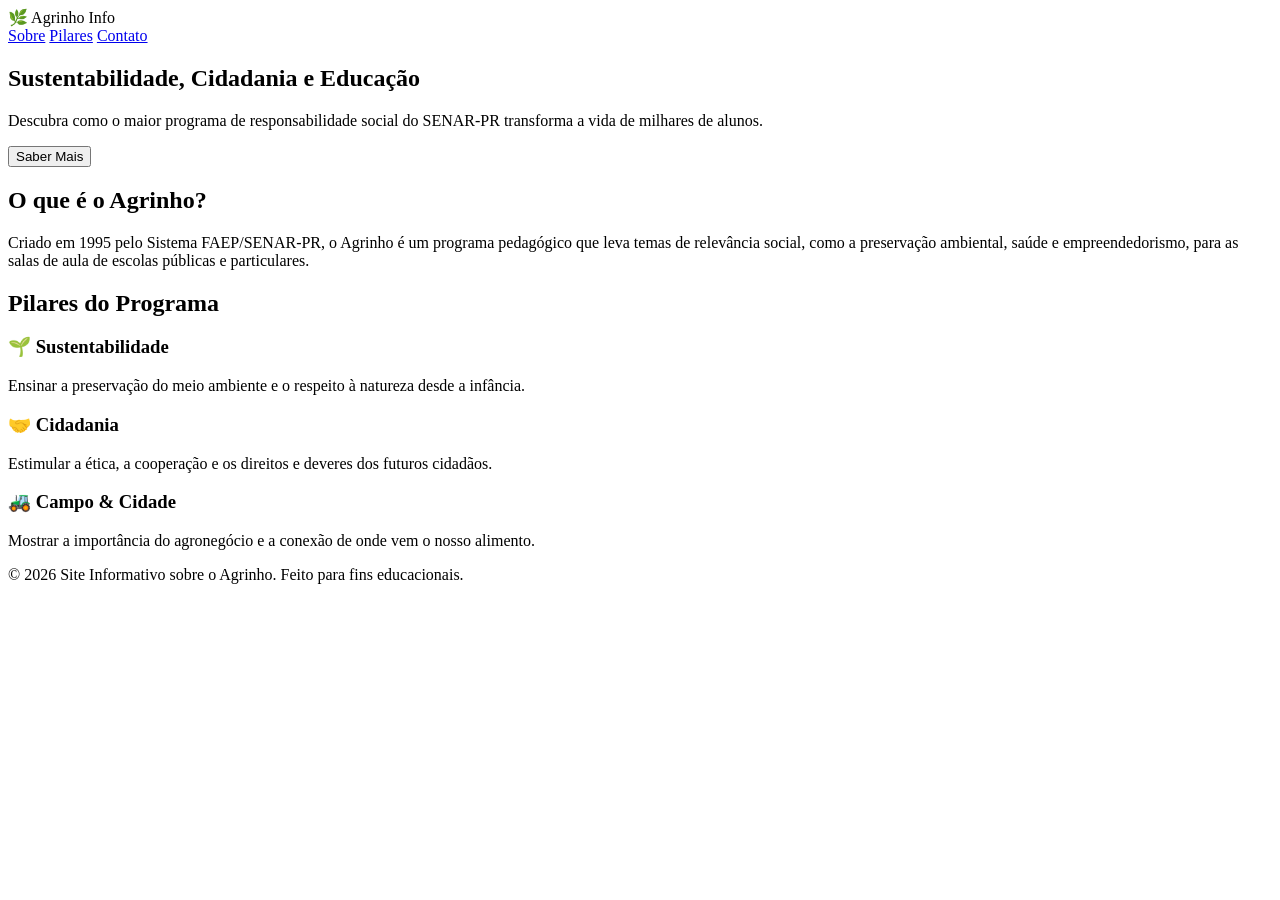
==== index.html @ 42f1fb0c "Create index.html" ====
<!DOCTYPE html>
<html lang="pt-BR">
<head>
    <meta charset="UTF-8">
    <meta name="viewport" content="width=device-width, initial-scale=1.0">
    <title>Projeto Agrinho - Conectando Campo e Cidade</title>
    <link rel="stylesheet" href="style.css">
</head>
<body>

    <header>
        <div class="container">
            <div class="logo">🌿 Agrinho Info</div>
            <nav>
                <a href="#sobre">Sobre</a>
                <a href="#pilares">Pilares</a>
                <a href="#contato">Contato</a>
            </nav>
        </div>
    </header>

    <section class="hero">
        <div class="container">
            <h1>Sustentabilidade, Cidadania e Educação</h1>
            <p>Descubra como o maior programa de responsabilidade social do SENAR-PR transforma a vida de milhares de alunos.</p>
            <button id="btnSaberMais" class="btn-principal">Saber Mais</button>
        </div>
    </section>

    <section id="sobre" class="conteudo-secao">
        <div class="container">
            <h2>O que é o Agrinho?</h2>
            <p>Criado em 1995 pelo Sistema FAEP/SENAR-PR, o Agrinho é um programa pedagógico que leva temas de relevância social, como a preservação ambiental, saúde e empreendedorismo, para as salas de aula de escolas públicas e particulares.</p>
        </div>
    </section>

    <section id="pilares" class="conteudo-secao bg-claro">
        <div class="container">
            <h2>Pilares do Programa</h2>
            <div class="cards-grid">
                <div class="card">
                    <h3>🌱 Sustentabilidade</h3>
                    <p>Ensinar a preservação do meio ambiente e o respeito à natureza desde a infância.</p>
                </div>
                <div class="card">
                    <h3>🤝 Cidadania</h3>
                    <p>Estimular a ética, a cooperação e os direitos e deveres dos futuros cidadãos.</p>
                </div>
                <div class="card">
                    <h3>🚜 Campo & Cidade</h3>
                    <p>Mostrar a importância do agronegócio e a conexão de onde vem o nosso alimento.</p>
                </div>
            </div>
        </div>
    </section>

    <footer>
        <p>&copy; 2026 Site Informativo sobre o Agrinho. Feito para fins educacionais.</p>
    </footer>

    <script src="script.js"></script>
</body>
</html>
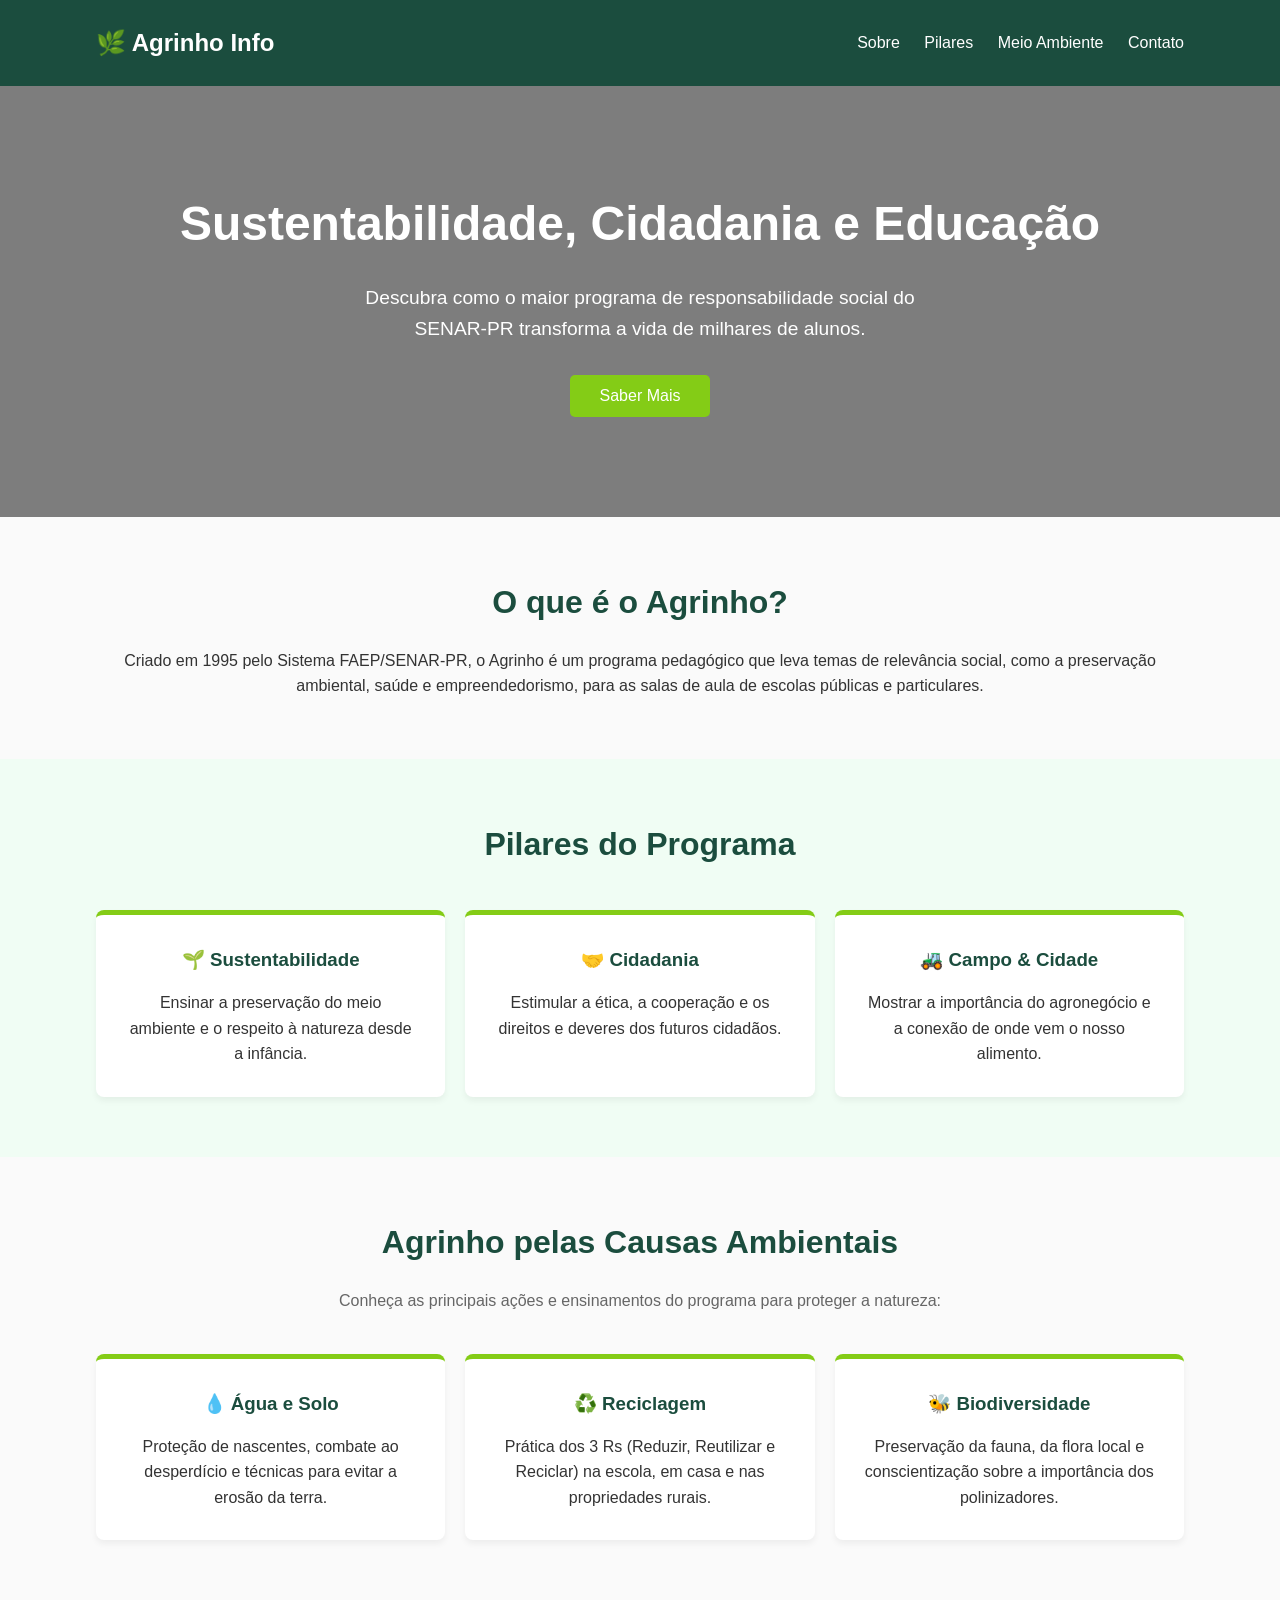
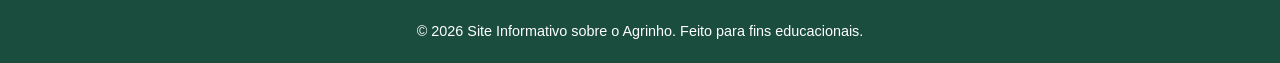
==== commit 3fadf1c8: "Update index.html" ====
--- a/index.html
+++ b/index.html
@@ -14,6 +14,7 @@
             <nav>
                 <a href="#sobre">Sobre</a>
                 <a href="#pilares">Pilares</a>
+                <a href="#meio-ambiente">Meio Ambiente</a> 
                 <a href="#contato">Contato</a>
             </nav>
         </div>
@@ -54,6 +55,28 @@
         </div>
     </section>
 
+    <section id="meio-ambiente" class="conteudo-secao">
+        <div class="container">
+            <h2>Agrinho pelas Causas Ambientais</h2>
+            <p style="margin-bottom: 30px; color: #666;">Conheça as principais ações e ensinamentos do programa para proteger a natureza:</p>
+            
+            <div class="cards-grid">
+                <div class="card">
+                    <h3>💧 Água e Solo</h3>
+                    <p>Proteção de nascentes, combate ao desperdício e técnicas para evitar a erosão da terra.</p>
+                </div>
+                <div class="card">
+                    <h3>♻️ Reciclagem</h3>
+                    <p>Prática dos 3 Rs (Reduzir, Reutilizar e Reciclar) na escola, em casa e nas propriedades rurais.</p>
+                </div>
+                <div class="card">
+                    <h3>🐝 Biodiversidade</h3>
+                    <p>Preservação da fauna, da flora local e conscientização sobre a importância dos polinizadores.</p>
+                </div>
+            </div>
+        </div>
+    </section>
+
     <footer>
         <p>&copy; 2026 Site Informativo sobre o Agrinho. Feito para fins educacionais.</p>
     </footer>
--- a/style.css
+++ b/style.css
@@ -0,0 +1,133 @@
+/* Configurações Gerais */
+* {
+    margin: 0;
+    padding: 0;
+    box-sizing: border-box;
+    font-family: 'Segoe UI', Tahoma, Geneva, Verdana, sans-serif;
+}
+
+body {
+    color: #333;
+    line-height: 1.6;
+    background-color: #fafafa;
+}
+
+.container {
+    width: 85%;
+    max-width: 1200px;
+    margin: 0 auto;
+}
+
+/* Cabeçalho */
+header {
+    background-color: #1b4d3e; /* Verde escuro */
+    color: #fff;
+    padding: 1.5rem 0;
+    position: sticky;
+    top: 0;
+    z-index: 100;
+}
+
+header .container {
+    display: flex;
+    justify-content: space-between;
+    align-items: center;
+}
+
+.logo {
+    font-size: 1.5rem;
+    font-weight: bold;
+}
+
+nav a {
+    color: #fff;
+    text-decoration: none;
+    margin-left: 20px;
+    transition: color 0.3s;
+}
+
+nav a:hover {
+    color: #a3e635; /* Verde claro */
+}
+
+/* Seção Hero (Destaque) */
+.hero {
+    background: linear-gradient(rgba(0,0,0,0.5), rgba(0,0,0,0.5)), url('https://images.unsplash.com/photo-1500937386664-56d1dfef3854?auto=format&fit=crop&w=1200&q=80') no-repeat center center/cover;
+    color: #fff;
+    text-align: center;
+    padding: 100px 0;
+}
+
+.hero h1 {
+    font-size: 3rem;
+    margin-bottom: 20px;
+}
+
+.hero p {
+    font-size: 1.2rem;
+    margin-bottom: 30px;
+    max-width: 600px;
+    margin-left: auto;
+    margin-right: auto;
+}
+
+.btn-principal {
+    background-color: #84cc16;
+    color: white;
+    border: none;
+    padding: 12px 30px;
+    font-size: 1rem;
+    border-radius: 5px;
+    cursor: pointer;
+    transition: background 0.3s;
+}
+
+.btn-principal:hover {
+    background-color: #65a30d;
+}
+
+/* Seções de Conteúdo */
+.conteudo-secao {
+    padding: 60px 0;
+    text-align: center;
+}
+
+.conteudo-secao h2 {
+    font-size: 2rem;
+    color: #1b4d3e;
+    margin-bottom: 20px;
+}
+
+.bg-claro {
+    background-color: #f0fdf4; /* Fundo esverdeado bem leve */
+}
+
+/* Cards (Grid) */
+.cards-grid {
+    display: grid;
+    grid-template-columns: repeat(auto-fit, minmax(280px, 1fr));
+    gap: 20px;
+    margin-top: 40px;
+}
+
+.card {
+    background-color: #fff;
+    padding: 30px;
+    border-radius: 8px;
+    box-shadow: 0 4px 6px rgba(0,0,0,0.05);
+    border-top: 5px solid #84cc16;
+}
+
+.card h3 {
+    margin-bottom: 15px;
+    color: #1b4d3e;
+}
+
+/* Rodapé */
+footer {
+    background-color: #1b4d3e;
+    color: #fff;
+    text-align: center;
+    padding: 20px 0;
+    font-size: 0.9rem;
+}
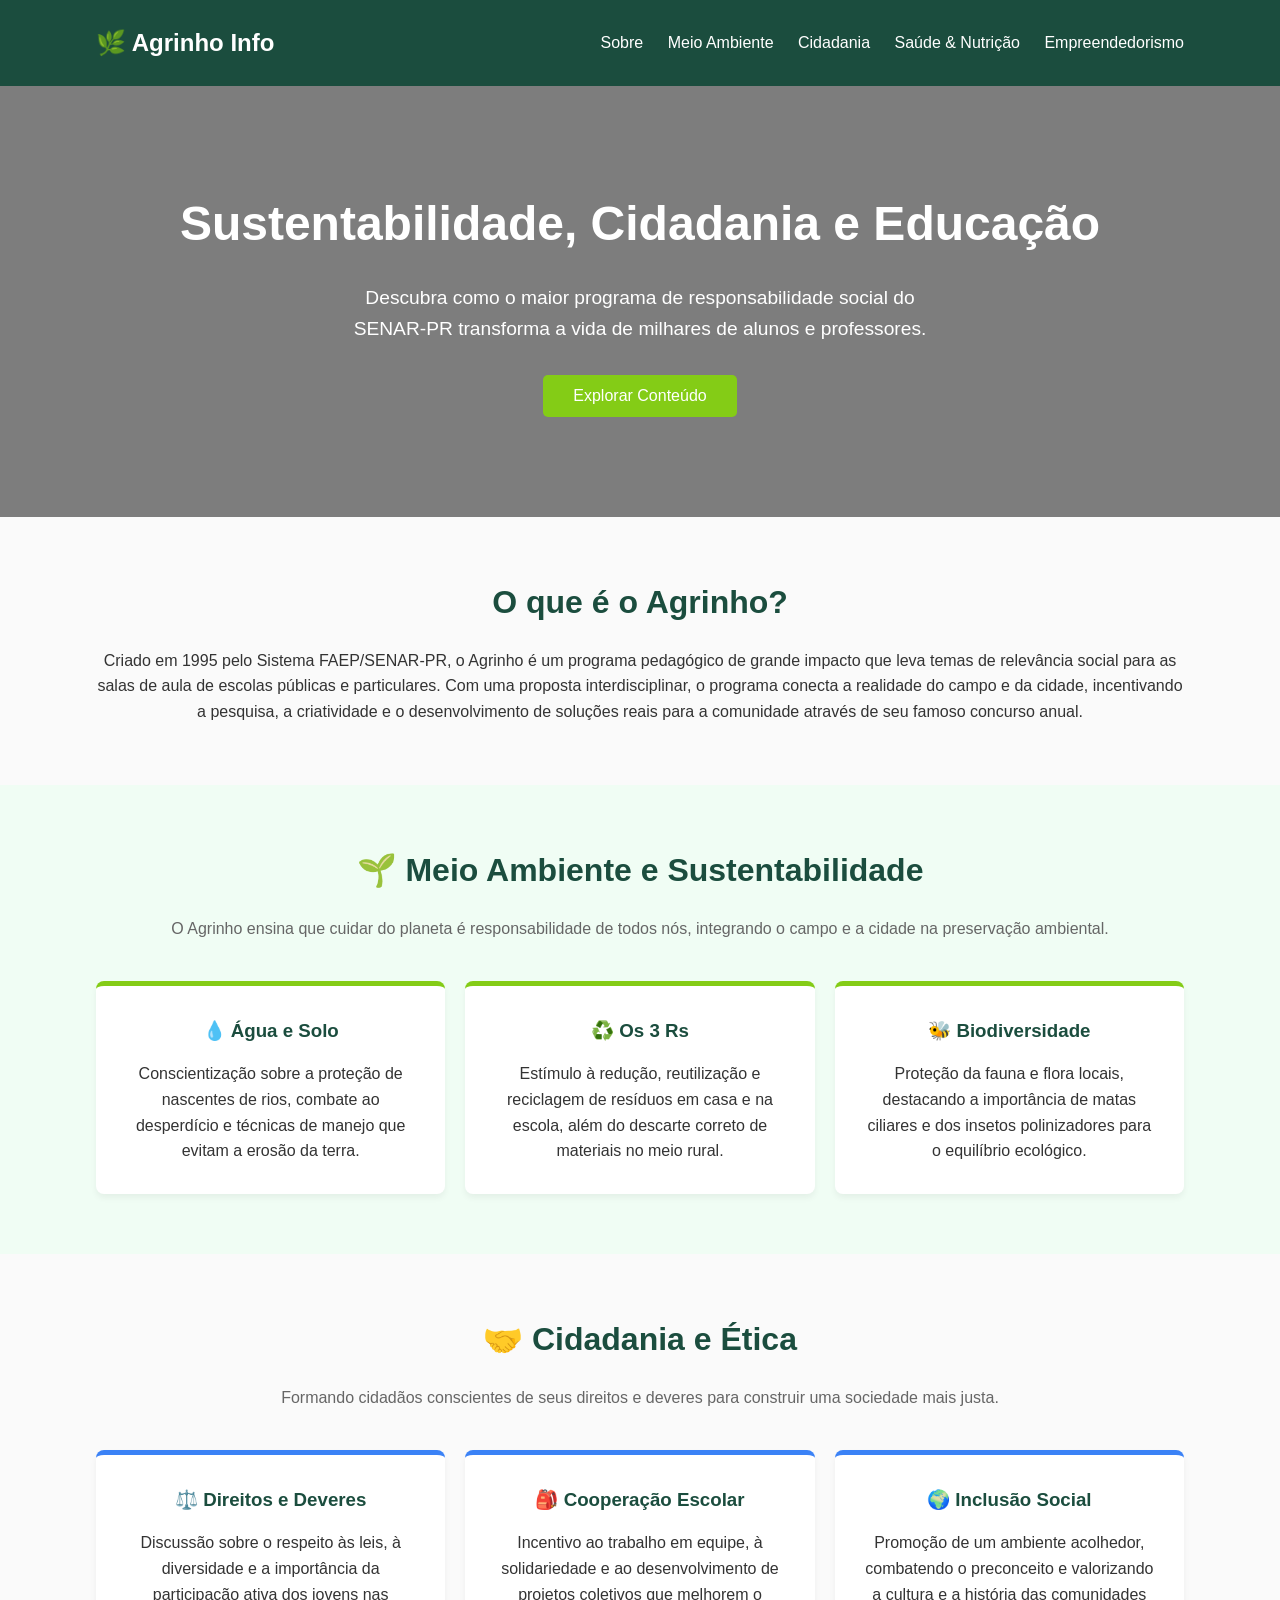
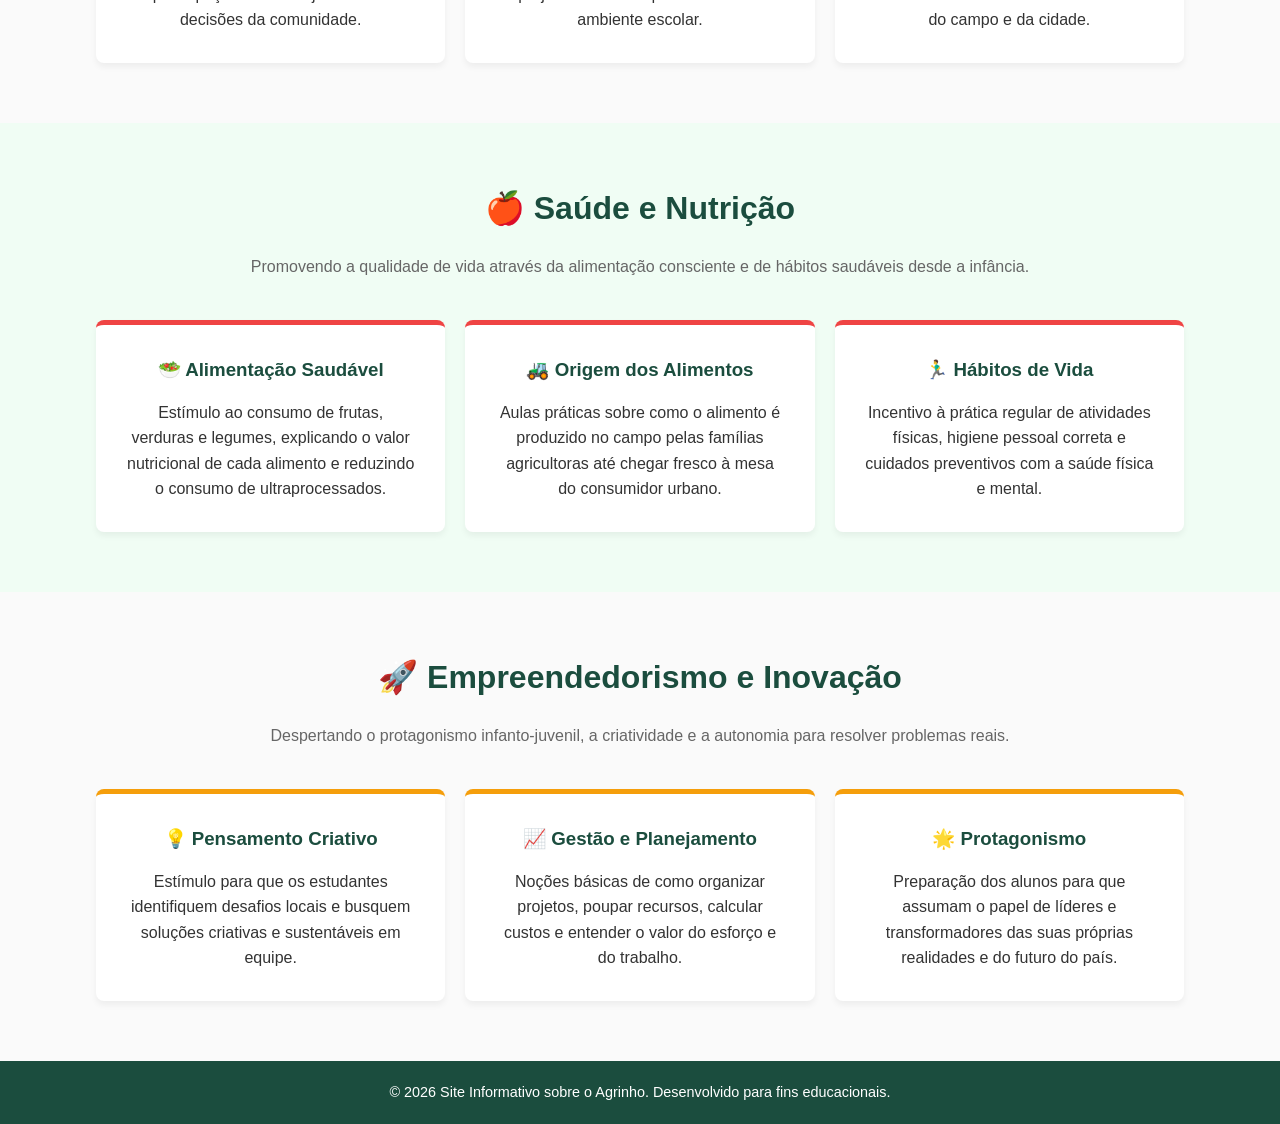
==== commit 4e3236a8: "Update index.html" ====
--- a/index.html
+++ b/index.html
@@ -13,9 +13,10 @@
             <div class="logo">🌿 Agrinho Info</div>
             <nav>
                 <a href="#sobre">Sobre</a>
-                <a href="#pilares">Pilares</a>
-                <a href="#meio-ambiente">Meio Ambiente</a> 
-                <a href="#contato">Contato</a>
+                <a href="#meio-ambiente">Meio Ambiente</a>
+                <a href="#cidadania">Cidadania</a>
+                <a href="#saude">Saúde & Nutrição</a>
+                <a href="#empreendedorismo">Empreendedorismo</a>
             </nav>
         </div>
     </header>
@@ -23,64 +24,111 @@
     <section class="hero">
         <div class="container">
             <h1>Sustentabilidade, Cidadania e Educação</h1>
-            <p>Descubra como o maior programa de responsabilidade social do SENAR-PR transforma a vida de milhares de alunos.</p>
-            <button id="btnSaberMais" class="btn-principal">Saber Mais</button>
+            <p>Descubra como o maior programa de responsabilidade social do SENAR-PR transforma a vida de milhares de alunos e professores.</p>
+            <button id="btnSaberMais" class="btn-principal">Explorar Conteúdo</button>
         </div>
     </section>
 
     <section id="sobre" class="conteudo-secao">
         <div class="container">
             <h2>O que é o Agrinho?</h2>
-            <p>Criado em 1995 pelo Sistema FAEP/SENAR-PR, o Agrinho é um programa pedagógico que leva temas de relevância social, como a preservação ambiental, saúde e empreendedorismo, para as salas de aula de escolas públicas e particulares.</p>
+            <p>Criado em 1995 pelo Sistema FAEP/SENAR-PR, o Agrinho é um programa pedagógico de grande impacto que leva temas de relevância social para as salas de aula de escolas públicas e particulares. Com uma proposta interdisciplinar, o programa conecta a realidade do campo e da cidade, incentivando a pesquisa, a criatividade e o desenvolvimento de soluções reais para a comunidade através de seu famoso concurso anual.</p>
         </div>
     </section>
 
-    <section id="pilares" class="conteudo-secao bg-claro">
+    <section id="meio-ambiente" class="conteudo-secao bg-claro">
         <div class="container">
-            <h2>Pilares do Programa</h2>
+            <h2>🌱 Meio Ambiente e Sustentabilidade</h2>
+            <p style="margin-bottom: 30px; color: #666;">O Agrinho ensina que cuidar do planeta é responsabilidade de todos nós, integrando o campo e a cidade na preservação ambiental.</p>
+            
             <div class="cards-grid">
                 <div class="card">
-                    <h3>🌱 Sustentabilidade</h3>
-                    <p>Ensinar a preservação do meio ambiente e o respeito à natureza desde a infância.</p>
+                    <h3>💧 Água e Solo</h3>
+                    <p>Conscientização sobre a proteção de nascentes de rios, combate ao desperdício e técnicas de manejo que evitam a erosão da terra.</p>
                 </div>
                 <div class="card">
-                    <h3>🤝 Cidadania</h3>
-                    <p>Estimular a ética, a cooperação e os direitos e deveres dos futuros cidadãos.</p>
+                    <h3>♻️ Os 3 Rs</h3>
+                    <p>Estímulo à redução, reutilização e reciclagem de resíduos em casa e na escola, além do descarte correto de materiais no meio rural.</p>
                 </div>
                 <div class="card">
-                    <h3>🚜 Campo & Cidade</h3>
-                    <p>Mostrar a importância do agronegócio e a conexão de onde vem o nosso alimento.</p>
+                    <h3>🐝 Biodiversidade</h3>
+                    <p>Proteção da fauna e flora locais, destacando a importância de matas ciliares e dos insetos polinizadores para o equilíbrio ecológico.</p>
                 </div>
             </div>
         </div>
     </section>
 
-    <section id="meio-ambiente" class="conteudo-secao">
+    <section id="cidadania" class="conteudo-secao">
         <div class="container">
-            <h2>Agrinho pelas Causas Ambientais</h2>
-            <p style="margin-bottom: 30px; color: #666;">Conheça as principais ações e ensinamentos do programa para proteger a natureza:</p>
+            <h2>🤝 Cidadania e Ética</h2>
+            <p style="margin-bottom: 30px; color: #666;">Formando cidadãos conscientes de seus direitos e deveres para construir uma sociedade mais justa.</p>
             
             <div class="cards-grid">
-                <div class="card">
-                    <h3>💧 Água e Solo</h3>
-                    <p>Proteção de nascentes, combate ao desperdício e técnicas para evitar a erosão da terra.</p>
+                <div class="card" style="border-top-color: #3b82f6;">
+                    <h3>⚖️ Direitos e Deveres</h3>
+                    <p>Discussão sobre o respeito às leis, à diversidade e a importância da participação ativa dos jovens nas decisões da comunidade.</p>
                 </div>
-                <div class="card">
-                    <h3>♻️ Reciclagem</h3>
-                    <p>Prática dos 3 Rs (Reduzir, Reutilizar e Reciclar) na escola, em casa e nas propriedades rurais.</p>
+                <div class="card" style="border-top-color: #3b82f6;">
+                    <h3>🎒 Cooperação Escolar</h3>
+                    <p>Incentivo ao trabalho em equipe, à solidariedade e ao desenvolvimento de projetos coletivos que melhorem o ambiente escolar.</p>
                 </div>
-                <div class="card">
-                    <h3>🐝 Biodiversidade</h3>
-                    <p>Preservação da fauna, da flora local e conscientização sobre a importância dos polinizadores.</p>
+                <div class="card" style="border-top-color: #3b82f6;">
+                    <h3>🌍 Inclusão Social</h3>
+                    <p>Promoção de um ambiente acolhedor, combatendo o preconceito e valorizando a cultura e a história das comunidades do campo e da cidade.</p>
+                </div>
+            </div>
+        </div>
+    </section>
+
+    <section id="saude" class="conteudo-secao bg-claro">
+        <div class="container">
+            <h2>🍎 Saúde e Nutrição</h2>
+            <p style="margin-bottom: 30px; color: #666;">Promovendo a qualidade de vida através da alimentação consciente e de hábitos saudáveis desde a infância.</p>
+            
+            <div class="cards-grid">
+                <div class="card" style="border-top-color: #ef4444;">
+                    <h3>🥗 Alimentação Saudável</h3>
+                    <p>Estímulo ao consumo de frutas, verduras e legumes, explicando o valor nutricional de cada alimento e reduzindo o consumo de ultraprocessados.</p>
+                </div>
+                <div class="card" style="border-top-color: #ef4444;">
+                    <h3>🚜 Origem dos Alimentos</h3>
+                    <p>Aulas práticas sobre como o alimento é produzido no campo pelas famílias agricultoras até chegar fresco à mesa do consumidor urbano.</p>
+                </div>
+                <div class="card" style="border-top-color: #ef4444;">
+                    <h3>🏃‍♂️ Hábitos de Vida</h3>
+                    <p>Incentivo à prática regular de atividades físicas, higiene pessoal correta e cuidados preventivos com a saúde física e mental.</p>
+                </div>
+            </div>
+        </div>
+    </section>
+
+    <section id="empreendedorismo" class="conteudo-secao">
+        <div class="container">
+            <h2>🚀 Empreendedorismo e Inovação</h2>
+            <p style="margin-bottom: 30px; color: #666;">Despertando o protagonismo infanto-juvenil, a criatividade e a autonomia para resolver problemas reais.</p>
+            
+            <div class="cards-grid">
+                <div class="card" style="border-top-color: #f59e0b;">
+                    <h3>💡 Pensamento Criativo</h3>
+                    <p>Estímulo para que os estudantes identifiquem desafios locais e busquem soluções criativas e sustentáveis em equipe.</p>
+                </div>
+                <div class="card" style="border-top-color: #f59e0b;">
+                    <h3>📈 Gestão e Planejamento</h3>
+                    <p>Noções básicas de como organizar projetos, poupar recursos, calcular custos e entender o valor do esforço e do trabalho.</p>
+                </div>
+                <div class="card" style="border-top-color: #f59e0b;">
+                    <h3>🌟 Protagonismo</h3>
+                    <p>Preparação dos alunos para que assumam o papel de líderes e transformadores das suas próprias realidades e do futuro do país.</p>
                 </div>
             </div>
         </div>
     </section>
 
     <footer>
-        <p>&copy; 2026 Site Informativo sobre o Agrinho. Feito para fins educacionais.</p>
+        <p>&copy; 2026 Site Informativo sobre o Agrinho. Desenvolvido para fins educacionais.</p>
     </footer>
 
     <script src="script.js"></script>
 </body>
 </html>
+</html>
